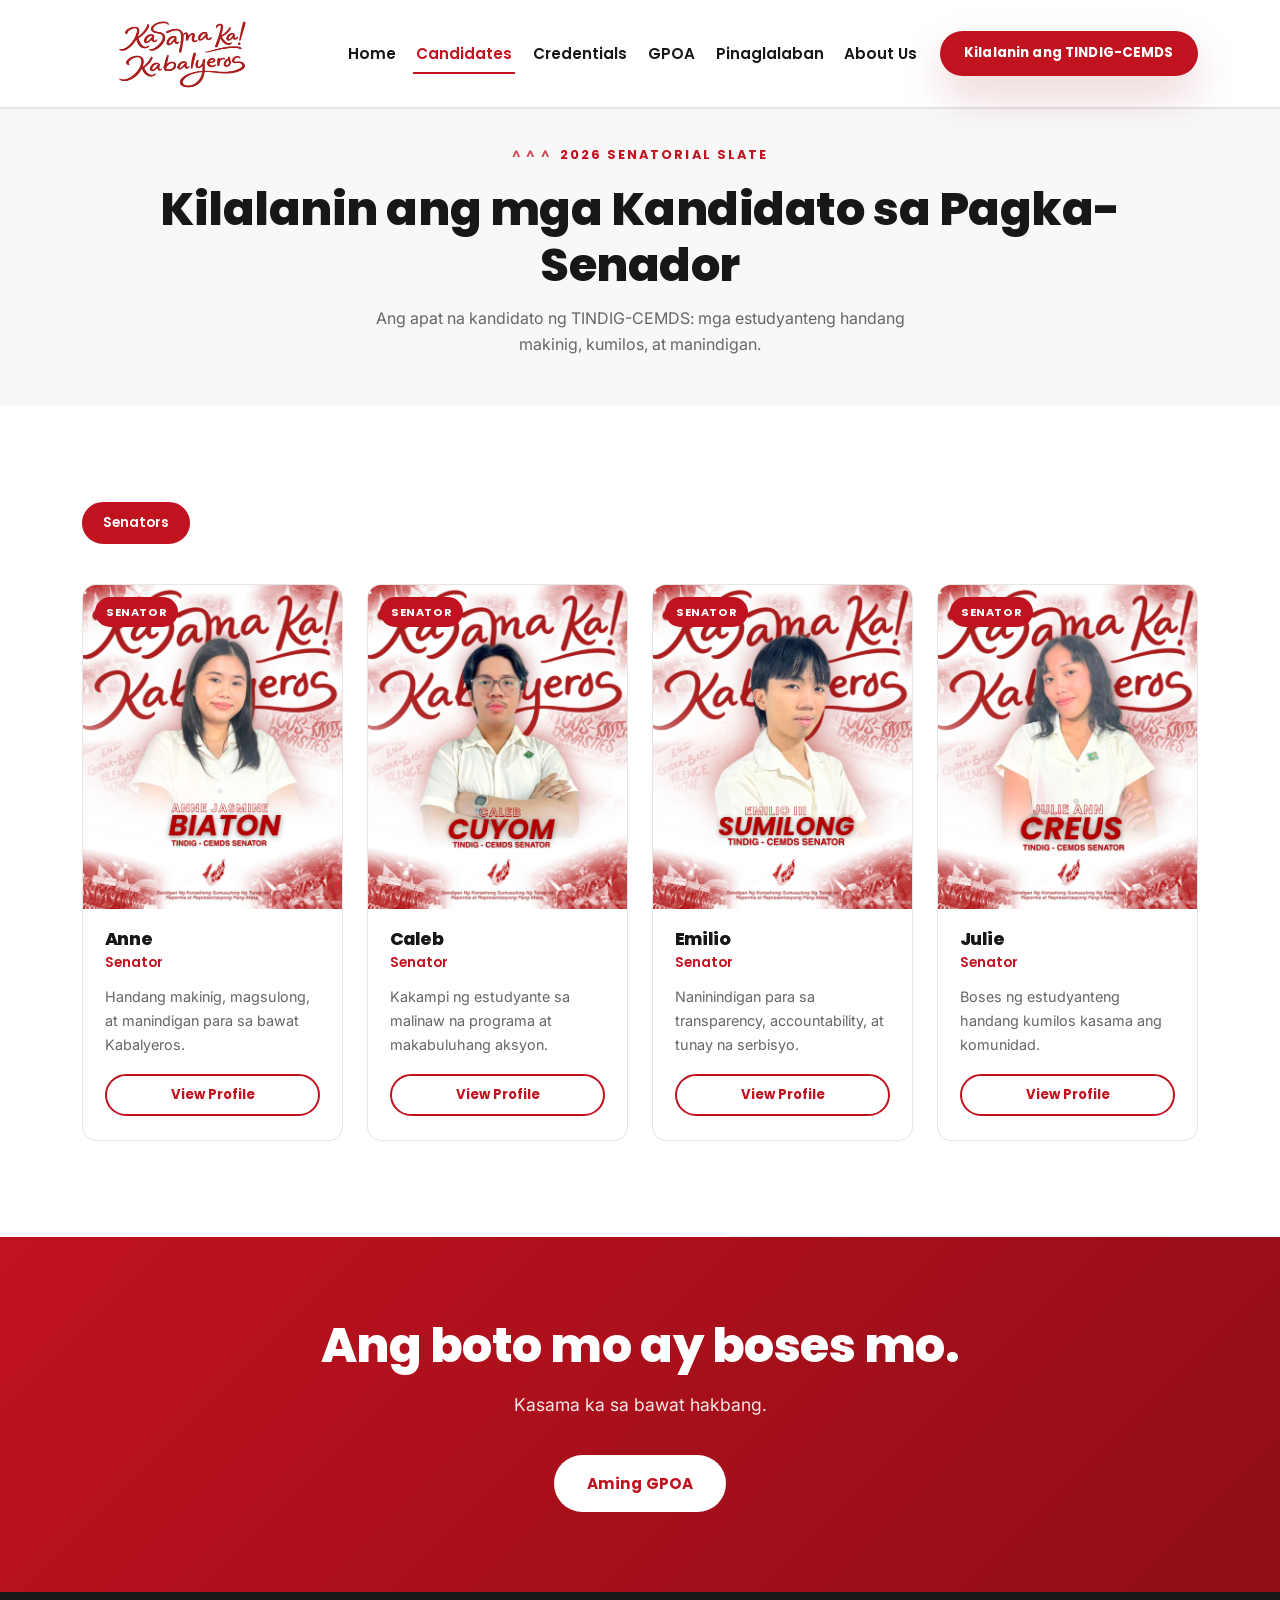
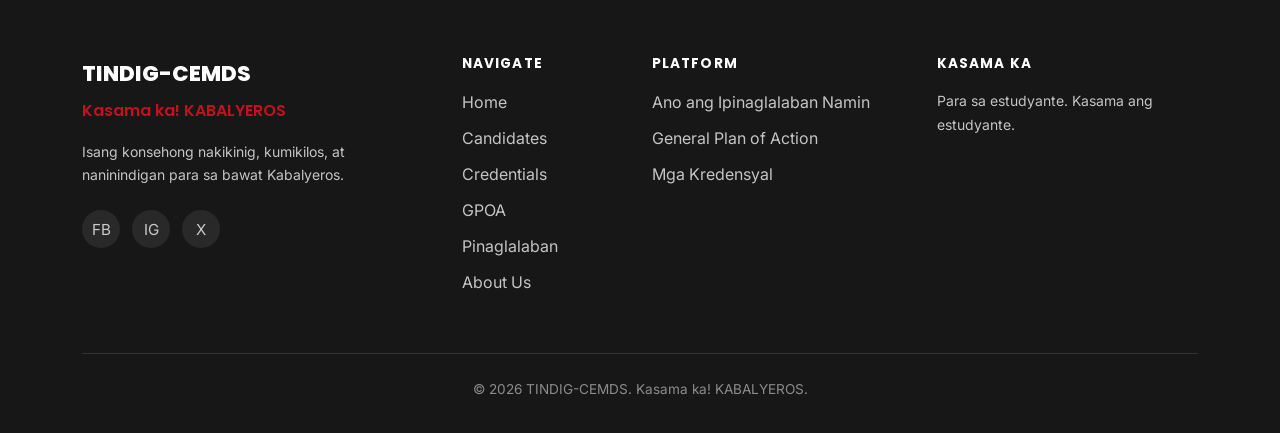
==== candidates.html @ dc01047f "Initial Site" ====
<!DOCTYPE html>
<html lang="tl">
<head>
<meta charset="UTF-8">
<meta name="viewport" content="width=device-width, initial-scale=1.0">
<title>Mga Kandidato &mdash; TINDIG-CEMDS</title>
<meta name="description" content="Kilalanin ang apat na kandidato sa pagka-senador ng TINDIG-CEMDS para sa 2026 Student Council Elections.">

<link rel="preconnect" href="https://fonts.googleapis.com">
<link rel="preconnect" href="https://fonts.gstatic.com" crossorigin>
<link href="https://fonts.googleapis.com/css2?family=Poppins:wght@500;600;700;800&family=Inter:wght@400;500;600&display=swap" rel="stylesheet">

<link href="https://cdn.jsdelivr.net/npm/bootstrap@5.3.3/dist/css/bootstrap.min.css" rel="stylesheet">
<link rel="stylesheet" href="css/style.css">
</head>
<body>

<div id="site-navbar"></div>

<main style="padding-top: 84px;">

    <div class="page-header">
        <div class="container reveal">
            <div class="eyebrow justify-content-center">2026 Senatorial Slate</div>
            <h1>Kilalanin ang mga Kandidato sa Pagka-Senador</h1>
            <p>Ang apat na kandidato ng TINDIG-CEMDS: mga estudyanteng handang makinig, kumilos, at manindigan.</p>
        </div>
    </div>

    <section class="section">
        <div class="container">
            <div id="candidate-filters" class="filter-bar reveal">
                <button type="button" class="filter-btn active" data-filter="all">Senators</button>
            </div>

            <div id="candidates-grid" class="row g-4">
                <!-- Candidate cards are rendered dynamically by js/script.js -->
            </div>
        </div>
    </section>

    <section class="vote-band">
        <div class="container reveal">
            <h2>Ang boto mo ay boses mo.</h2>
            <p>Kasama ka sa bawat hakbang.</p>
            <a href="gpoa.html" class="btn-campaign btn-campaign-white">Aming GPOA</a>
        </div>
    </section>

</main>

<div id="site-footer"></div>

<button id="backToTop" class="back-to-top" aria-label="Back to top">&uarr;</button>

<!-- Candidate Profile Modal -->
<div class="modal fade modal-candidate" id="candidateModal" tabindex="-1" aria-labelledby="candidateModalLabel" aria-hidden="true">
    <div class="modal-dialog modal-dialog-centered modal-lg">
        <div class="modal-content">
            <div class="modal-header">
                <div class="d-flex align-items-center gap-3">
                    <img id="candidateModalPhoto" src="" alt="" class="modal-candidate-photo">
                    <div>
                        <h5 class="modal-title mb-0" id="candidateModalLabel"><span id="candidateModalName"></span></h5>
                        <div id="candidateModalPosition" class="small"></div>
                    </div>
                </div>
                <button type="button" class="btn-close" data-bs-dismiss="modal" aria-label="Close"></button>
            </div>
            <div class="modal-body" id="candidateModalBody"></div>
        </div>
    </div>
</div>

<script src="https://cdn.jsdelivr.net/npm/bootstrap@5.3.3/dist/js/bootstrap.bundle.min.js"></script>
<script src="js/script.js"></script>
</body>
</html>
---- css/style.css ----
/* =========================================================
   TINDIG-CEMDS — Campaign Website Stylesheet
   Kasama ka! KABALYEROS
   ========================================================= */

:root {
    --primary-red: #C1121F;
    --dark-red: #8F0D17;
    --light-red: #FDE8E8;
    --white: #FFFFFF;
    --off-white: #F8F8F8;
    --dark: #171717;
    --gray: #666666;
    --border: #E5E5E5;

    --font-display: 'Poppins', sans-serif;
    --font-body: 'Inter', sans-serif;

    --section-py: 6rem;
    --section-py-sm: 3.5rem;
    --radius: 14px;
    --shadow-soft: 0 10px 30px rgba(23, 23, 23, 0.06);
    --shadow-strong: 0 20px 45px rgba(143, 13, 23, 0.18);
}

/* =========================================================
   Base
   ========================================================= */
* { box-sizing: border-box; }

html { scroll-behavior: smooth; }

body {
    font-family: var(--font-body);
    color: var(--dark);
    background-color: var(--white);
    overflow-x: hidden;
    line-height: 1.65;
}

h1, h2, h3, h4, h5, h6 {
    font-family: var(--font-display);
    font-weight: 800;
    color: var(--dark);
    letter-spacing: -0.01em;
}

a { text-decoration: none; }

img { max-width: 100%; display: block; }

::selection {
    background: var(--primary-red);
    color: var(--white);
}

:focus-visible {
    outline: 3px solid var(--primary-red);
    outline-offset: 3px;
}

@media (prefers-reduced-motion: reduce) {
    *, *::before, *::after {
        animation-duration: 0.001ms !important;
        animation-iteration-count: 1 !important;
        transition-duration: 0.001ms !important;
        scroll-behavior: auto !important;
    }
}

/* =========================================================
   Signature motif: the "chevron rise" — a repeated upward
   chevron mark ( ^ ) that stands in for "TINDIG" (to rise,
   to stand) and doubles as a nod to the Kabalyero (knight)
   sash / heraldic mark used across eyebrows and dividers.
   ========================================================= */

.eyebrow {
    display: inline-flex;
    align-items: center;
    gap: 0.55rem;
    font-family: var(--font-display);
    font-weight: 700;
    font-size: 0.8rem;
    letter-spacing: 0.16em;
    text-transform: uppercase;
    color: var(--primary-red);
    margin-bottom: 1rem;
}

.eyebrow::before {
    content: "^ ^ ^";
    letter-spacing: 0.1em;
    font-size: 0.75rem;
    color: var(--primary-red);
    opacity: 0.75;
}

.chevron-rule {
    width: 64px;
    height: 3px;
    background: var(--primary-red);
    position: relative;
    margin: 0 auto;
    border-radius: 2px;
}

.chevron-rule--left { margin: 0; }

/* =========================================================
   Utility / layout helpers
   ========================================================= */

.section {
    padding: var(--section-py) 0;
}

@media (max-width: 767.98px) {
    .section { padding: var(--section-py-sm) 0; }
}

.section-tint {
    background-color: var(--off-white);
}

.section-heading {
    font-size: clamp(1.9rem, 3.2vw, 2.75rem);
    line-height: 1.15;
    margin-bottom: 0.75rem;
}

.section-lead {
    color: var(--gray);
    font-size: 1.05rem;
    max-width: 640px;
}

.text-primary-red { color: var(--primary-red) !important; }
.bg-light-red { background-color: var(--light-red); }

/* Buttons */
.btn-campaign {
    display: inline-flex;
    align-items: center;
    justify-content: center;
    gap: 0.5rem;
    font-family: var(--font-display);
    font-weight: 700;
    font-size: 0.95rem;
    letter-spacing: 0.01em;
    padding: 0.85rem 1.9rem;
    border-radius: 999px;
    border: 2px solid transparent;
    transition: transform 0.2s ease, box-shadow 0.2s ease, background-color 0.2s ease, color 0.2s ease;
}

.btn-campaign-red {
    background-color: var(--primary-red);
    color: var(--white);
    box-shadow: var(--shadow-strong);
}

.btn-campaign-red:hover {
    background-color: var(--dark-red);
    color: var(--white);
    transform: translateY(-2px);
}

.btn-campaign-outline {
    background-color: transparent;
    color: var(--primary-red);
    border-color: var(--primary-red);
}

.btn-campaign-outline:hover {
    background-color: var(--primary-red);
    color: var(--white);
    transform: translateY(-2px);
}

.btn-campaign-white {
    background-color: var(--white);
    color: var(--primary-red);
}

.btn-campaign-white:hover {
    background-color: var(--dark);
    color: var(--white);
    transform: translateY(-2px);
}

/* =========================================================
   Navbar
   ========================================================= */

.navbar-campaign {
    background-color: rgba(255, 255, 255, 0.96);
    backdrop-filter: blur(8px);
    box-shadow: 0 2px 0 var(--border);
    padding-top: 0.85rem;
    padding-bottom: 0.85rem;
}

.navbar-brand-campaign {
    font-family: var(--font-display);
    font-weight: 800;
    font-size: 1.3rem;
    color: var(--dark) !important;
    letter-spacing: -0.02em;
    display: flex;
    align-items: center;
    gap: 0.6rem;
}

.navbar-brand-campaign .brand-mark {
    width: 34px;
    height: 34px;
    border-radius: 9px;
    background: linear-gradient(135deg, var(--primary-red), var(--dark-red));
    color: var(--white);
    display: flex;
    align-items: center;
    justify-content: center;
    font-family: var(--font-display);
    font-weight: 800;
    font-size: 1rem;
}

.navbar-campaign .nav-link {
    font-family: var(--font-display);
    font-weight: 600;
    font-size: 0.95rem;
    color: var(--dark);
    margin: 0 0.45rem;
    position: relative;
    padding: 0.5rem 0.2rem !important;
}

.navbar-campaign .nav-link::after {
    content: "";
    position: absolute;
    left: 0;
    bottom: 0;
    height: 2px;
    width: 0;
    background: var(--primary-red);
    transition: width 0.25s ease;
}

.navbar-campaign .nav-link:hover::after,
.navbar-campaign .nav-link.active::after {
    width: 100%;
}

.navbar-campaign .nav-link.active {
    color: var(--primary-red);
}

.nav-cta {
    margin-left: 0.75rem;
    padding: 0.6rem 1.4rem;
    font-size: 0.85rem;
}

@media (max-width: 991.98px) {
    .navbar-campaign .nav-link { margin: 0.15rem 0; }
    .nav-cta { margin-left: 0; margin-top: 0.6rem; width: 100%; }
}

/* =========================================================
   Hero
   ========================================================= */

.hero {
    padding: 5.5rem 0 4.5rem;
    position: relative;
    overflow: hidden;
}

.hero::before {
    content: "";
    position: absolute;
    top: -140px;
    right: -140px;
    width: 420px;
    height: 420px;
    background: var(--light-red);
    border-radius: 50%;
    z-index: 0;
}

.hero .container { position: relative; z-index: 1; }

.hero-kicker {
    font-family: var(--font-display);
    font-weight: 700;
    font-size: 0.85rem;
    letter-spacing: 0.18em;
    text-transform: uppercase;
    color: var(--primary-red);
    margin-bottom: 1rem;
}

.hero-title {
    font-size: clamp(2.6rem, 6vw, 4.4rem);
    line-height: 1.03;
    margin-bottom: 0.6rem;
}

.hero-tagline {
    font-family: var(--font-display);
    font-weight: 700;
    font-size: clamp(1.3rem, 2.4vw, 1.85rem);
    color: var(--primary-red);
    margin-bottom: 1.4rem;
}

.hero-sub {
    color: var(--gray);
    font-size: 1.1rem;
    max-width: 520px;
    margin-bottom: 2.2rem;
}

.hero-actions .btn-campaign { margin-right: 0.75rem; margin-bottom: 0.75rem; }

.hero-visual {
    position: relative;
    border-radius: 24px;
    overflow: hidden;
    background: linear-gradient(160deg, var(--primary-red), var(--dark-red));
    min-height: 380px;
    display: flex;
    align-items: flex-end;
    box-shadow: var(--shadow-strong);
}

.hero-visual .hero-visual-mark {
    font-family: var(--font-display);
    color: rgba(255,255,255,0.16);
    font-weight: 800;
    font-size: 9rem;
    position: absolute;
    top: 50%;
    left: 50%;
    transform: translate(-50%, -50%) rotate(-8deg);
    white-space: nowrap;
}

.hero-visual-caption {
    position: relative;
    z-index: 1;
    color: var(--white);
    padding: 1.75rem;
    font-family: var(--font-display);
    font-weight: 700;
}

.hero-visual-caption small {
    display: block;
    font-weight: 500;
    opacity: 0.85;
    font-size: 0.85rem;
    margin-top: 0.25rem;
}

@media (max-width: 991.98px) {
    .hero-visual { min-height: 260px; margin-top: 2.5rem; }
    .hero-visual .hero-visual-mark { font-size: 5rem; }
}

/* Reveal-on-scroll (paired with IntersectionObserver in script.js) */
.reveal {
    opacity: 0;
    transform: translateY(24px);
    transition: opacity 0.6s ease, transform 0.6s ease;
}

.reveal.is-visible {
    opacity: 1;
    transform: translateY(0);
}

/* =========================================================
   Intro / value grid
   ========================================================= */

.value-check-list { list-style: none; padding: 0; margin: 0; }

.value-check-list li {
    display: flex;
    align-items: flex-start;
    gap: 0.85rem;
    padding: 0.75rem 0;
    border-bottom: 1px solid var(--border);
}

.value-check-list li:last-child { border-bottom: none; }

.value-check-icon {
    flex: 0 0 auto;
    width: 30px;
    height: 30px;
    border-radius: 8px;
    background: var(--light-red);
    color: var(--primary-red);
    display: flex;
    align-items: center;
    justify-content: center;
    font-weight: 800;
    font-family: var(--font-display);
}

.highlight-callout {
    border-left: 4px solid var(--primary-red);
    background: var(--light-red);
    padding: 1.5rem 1.75rem;
    border-radius: 0 12px 12px 0;
    font-family: var(--font-display);
    font-weight: 600;
    font-size: 1.1rem;
    color: var(--dark-red);
    margin-top: 1.75rem;
}

/* =========================================================
   Candidate cards
   ========================================================= */

.filter-bar {
    display: flex;
    flex-wrap: wrap;
    gap: 0.6rem;
    margin-bottom: 2.5rem;
}

.filter-btn {
    font-family: var(--font-display);
    font-weight: 600;
    font-size: 0.85rem;
    padding: 0.5rem 1.2rem;
    border-radius: 999px;
    border: 2px solid var(--border);
    background: var(--white);
    color: var(--gray);
    transition: all 0.2s ease;
}

.filter-btn:hover { border-color: var(--primary-red); color: var(--primary-red); }

.filter-btn.active {
    background: var(--primary-red);
    border-color: var(--primary-red);
    color: var(--white);
}

.candidate-card {
    background: var(--white);
    border: 1px solid var(--border);
    border-radius: var(--radius);
    overflow: hidden;
    height: 100%;
    transition: transform 0.25s ease, box-shadow 0.25s ease;
    display: flex;
    flex-direction: column;
}

.candidate-card:hover {
    transform: translateY(-6px);
    box-shadow: var(--shadow-soft);
}

.candidate-photo-wrap {
    position: relative;
    aspect-ratio: 4 / 5;
    background: var(--light-red);
    overflow: hidden;
}

.candidate-photo-wrap img {
    width: 100%;
    height: 100%;
    object-fit: cover;
}

.candidate-position-tag {
    position: absolute;
    top: 12px;
    left: 12px;
    background: var(--primary-red);
    color: var(--white);
    font-family: var(--font-display);
    font-weight: 700;
    font-size: 0.7rem;
    letter-spacing: 0.05em;
    text-transform: uppercase;
    padding: 0.35rem 0.7rem;
    border-radius: 999px;
}

.candidate-body {
    padding: 1.25rem 1.35rem 1.5rem;
    display: flex;
    flex-direction: column;
    flex-grow: 1;
}

.candidate-name {
    font-size: 1.1rem;
    margin-bottom: 0.15rem;
}

.candidate-position {
    color: var(--primary-red);
    font-family: var(--font-display);
    font-weight: 600;
    font-size: 0.85rem;
    margin-bottom: 0.65rem;
}

.candidate-intro {
    color: var(--gray);
    font-size: 0.9rem;
    margin-bottom: 1.1rem;
    flex-grow: 1;
}

.btn-profile {
    font-family: var(--font-display);
    font-weight: 700;
    font-size: 0.82rem;
    color: var(--primary-red);
    border: 2px solid var(--primary-red);
    border-radius: 999px;
    padding: 0.5rem 1rem;
    text-align: center;
    background: transparent;
    transition: all 0.2s ease;
}

.btn-profile:hover { background: var(--primary-red); color: var(--white); }

/* Candidate modal */
.modal-candidate .modal-content {
    border: none;
    border-radius: 18px;
    overflow: hidden;
}

.modal-candidate .modal-header {
    background: linear-gradient(135deg, var(--primary-red), var(--dark-red));
    color: var(--white);
    border: none;
    padding: 1.5rem 1.75rem;
}

.modal-candidate .modal-header .btn-close { filter: invert(1); }

.modal-candidate-photo {
    width: 84px;
    height: 84px;
    border-radius: 14px;
    object-fit: cover;
    border: 3px solid rgba(255,255,255,0.5);
}

.modal-candidate .modal-body { padding: 1.75rem; }

.modal-candidate dt {
    font-family: var(--font-display);
    font-weight: 700;
    font-size: 0.78rem;
    text-transform: uppercase;
    letter-spacing: 0.06em;
    color: var(--primary-red);
    margin-top: 1.1rem;
}

.modal-candidate dt:first-child { margin-top: 0; }

.modal-candidate dd {
    color: var(--dark);
    margin-bottom: 0;
}

/* =========================================================
   Credentials
   ========================================================= */

.stat-card {
    text-align: center;
    padding: 2rem 1rem;
    border-radius: var(--radius);
    background: var(--off-white);
    height: 100%;
}

.stat-number {
    font-family: var(--font-display);
    font-weight: 800;
    font-size: 2.4rem;
    color: var(--primary-red);
    line-height: 1;
}

.stat-label {
    font-size: 0.85rem;
    color: var(--gray);
    margin-top: 0.4rem;
    font-weight: 600;
}

.credential-card {
    border: 1px solid var(--border);
    border-radius: var(--radius);
    padding: 1.75rem;
    height: 100%;
    transition: border-color 0.2s ease, transform 0.2s ease;
}

.credential-card:hover {
    border-color: var(--primary-red);
    transform: translateY(-4px);
}

.credential-icon {
    width: 52px;
    height: 52px;
    border-radius: 12px;
    background: var(--light-red);
    color: var(--primary-red);
    display: flex;
    align-items: center;
    justify-content: center;
    font-size: 1.4rem;
    margin-bottom: 1rem;
}

/* Timeline */
.timeline {
    position: relative;
    padding-left: 2rem;
    border-left: 3px solid var(--light-red);
}

.timeline-item {
    position: relative;
    padding-bottom: 2rem;
}

.timeline-item:last-child { padding-bottom: 0; }

.timeline-item::before {
    content: "";
    position: absolute;
    left: -2.4rem;
    top: 0.2rem;
    width: 14px;
    height: 14px;
    border-radius: 50%;
    background: var(--primary-red);
    border: 3px solid var(--light-red);
}

.timeline-year {
    font-family: var(--font-display);
    font-weight: 700;
    color: var(--primary-red);
    font-size: 0.85rem;
    letter-spacing: 0.04em;
}

/* =========================================================
   GPOA Accordion
   ========================================================= */

.accordion-campaign .accordion-item {
    border: 1px solid var(--border);
    border-radius: 12px !important;
    overflow: hidden;
    margin-bottom: 1rem;
}

.accordion-campaign .accordion-button {
    font-family: var(--font-display);
    font-weight: 700;
    font-size: 1.02rem;
    color: var(--dark);
    background: var(--white);
    padding: 1.25rem 1.5rem;
}

.accordion-campaign .accordion-button:not(.collapsed) {
    color: var(--primary-red);
    background: var(--light-red);
    box-shadow: none;
}

.accordion-campaign .accordion-button:focus { box-shadow: none; }

.accordion-campaign .accordion-button::after {
    filter: none;
}

.accordion-campaign .accordion-body { padding: 1.5rem; }

.gpoa-program {
    padding-bottom: 1.5rem;
    margin-bottom: 1.5rem;
    border-bottom: 1px dashed var(--border);
}

.gpoa-program:last-child { border-bottom: none; margin-bottom: 0; padding-bottom: 0; }

.gpoa-program h5 {
    font-size: 1rem;
    color: var(--dark-red);
    margin-bottom: 0.6rem;
}

.gpoa-field-label {
    font-family: var(--font-display);
    font-weight: 700;
    font-size: 0.75rem;
    text-transform: uppercase;
    letter-spacing: 0.05em;
    color: var(--gray);
    margin-bottom: 0.15rem;
}

.gpoa-field { margin-bottom: 0.85rem; }
.gpoa-field:last-child { margin-bottom: 0; }

/* =========================================================
   Pinaglalaban advocacy cards
   ========================================================= */

.advocacy-card {
    border-radius: var(--radius);
    padding: 2.25rem 2rem;
    height: 100%;
    transition: transform 0.25s ease, box-shadow 0.25s ease;
}

.advocacy-card:hover { transform: translateY(-6px); }

.advocacy-card.card-white {
    background: var(--white);
    border: 1px solid var(--border);
}

.advocacy-card.card-white:hover { box-shadow: var(--shadow-soft); }

.advocacy-card.card-red {
    background: linear-gradient(150deg, var(--primary-red), var(--dark-red));
    color: var(--white);
}

.advocacy-card.card-red:hover { box-shadow: var(--shadow-strong); }

.advocacy-card.card-red .advocacy-title { color: var(--white); }
.advocacy-card.card-red p { color: rgba(255,255,255,0.9); }

.advocacy-number {
    font-family: var(--font-display);
    font-weight: 800;
    font-size: 0.85rem;
    letter-spacing: 0.08em;
    opacity: 0.6;
    margin-bottom: 0.75rem;
}

.advocacy-title {
    font-size: 1.25rem;
    color: var(--dark);
    margin-bottom: 0.6rem;
}

/* =========================================================
   Values
   ========================================================= */

.value-card {
    text-align: center;
    padding: 2rem 1.25rem;
    border-radius: var(--radius);
    border: 1px solid var(--border);
    height: 100%;
    transition: transform 0.2s ease, border-color 0.2s ease;
}

.value-card:hover {
    transform: translateY(-4px);
    border-color: var(--primary-red);
}

.value-card .value-mark {
    width: 56px;
    height: 56px;
    margin: 0 auto 1rem;
    border-radius: 50%;
    background: var(--light-red);
    color: var(--primary-red);
    display: flex;
    align-items: center;
    justify-content: center;
    font-family: var(--font-display);
    font-weight: 800;
    font-size: 1.1rem;
}

.value-card h5 {
    font-size: 1rem;
    letter-spacing: 0.02em;
    margin-bottom: 0.5rem;
}

.value-card p {
    color: var(--gray);
    font-size: 0.9rem;
    margin-bottom: 0;
}

/* =========================================================
   Vote CTA band
   ========================================================= */

.vote-band {
    background: linear-gradient(135deg, var(--primary-red), var(--dark-red));
    color: var(--white);
    text-align: center;
    padding: 5rem 0;
    position: relative;
    overflow: hidden;
}

.vote-band h2 {
    color: var(--white);
    font-size: clamp(2rem, 4vw, 3rem);
    margin-bottom: 1rem;
}

.vote-band p {
    color: rgba(255,255,255,0.9);
    font-size: 1.1rem;
    max-width: 620px;
    margin: 0 auto 0.5rem;
}

.vote-band .btn-campaign { margin-top: 1.75rem; }

/* Campaign statement */
.statement-section {
    text-align: center;
    padding: 5rem 0;
}

.statement-text {
    font-family: var(--font-display);
    font-weight: 700;
    font-size: clamp(1.4rem, 2.6vw, 2.1rem);
    max-width: 780px;
    margin: 0 auto 2.5rem;
    line-height: 1.4;
    color: var(--dark);
}

.statement-brand {
    font-family: var(--font-display);
    font-weight: 800;
    font-size: 1.5rem;
    color: var(--primary-red);
}

.statement-tagline {
    font-weight: 600;
    color: var(--dark-red);
    margin-top: 0.25rem;
}

/* =========================================================
   Footer
   ========================================================= */

.footer-campaign {
    background: var(--dark);
    color: rgba(255,255,255,0.75);
    padding: 4rem 0 2rem;
}

.footer-campaign .footer-brand {
    font-family: var(--font-display);
    font-weight: 800;
    font-size: 1.35rem;
    color: var(--white);
    margin-bottom: 0.4rem;
}

.footer-campaign .footer-tagline {
    color: var(--primary-red);
    font-weight: 600;
    font-family: var(--font-display);
    margin-bottom: 1rem;
}

.footer-campaign h6 {
    color: var(--white);
    font-family: var(--font-display);
    font-weight: 700;
    font-size: 0.85rem;
    text-transform: uppercase;
    letter-spacing: 0.08em;
    margin-bottom: 1.1rem;
}

.footer-campaign ul { list-style: none; padding: 0; margin: 0; }

.footer-campaign ul li { margin-bottom: 0.6rem; }

.footer-campaign a {
    color: rgba(255,255,255,0.75);
    transition: color 0.2s ease;
}

.footer-campaign a:hover { color: var(--white); }

.footer-social {
    display: flex;
    gap: 0.75rem;
}

.footer-social a {
    width: 38px;
    height: 38px;
    border-radius: 50%;
    background: rgba(255,255,255,0.08);
    display: flex;
    align-items: center;
    justify-content: center;
    font-size: 0.95rem;
}

.footer-social a:hover { background: var(--primary-red); }

.footer-bottom {
    border-top: 1px solid rgba(255,255,255,0.12);
    margin-top: 3rem;
    padding-top: 1.5rem;
    text-align: center;
    font-size: 0.85rem;
    color: rgba(255,255,255,0.5);
}

/* =========================================================
   Back to top
   ========================================================= */

.back-to-top {
    position: fixed;
    bottom: 1.75rem;
    right: 1.75rem;
    width: 48px;
    height: 48px;
    border-radius: 50%;
    background: var(--primary-red);
    color: var(--white);
    border: none;
    display: flex;
    align-items: center;
    justify-content: center;
    font-size: 1.1rem;
    box-shadow: var(--shadow-strong);
    opacity: 0;
    visibility: hidden;
    transform: translateY(12px);
    transition: all 0.3s ease;
    z-index: 999;
}

.back-to-top.show {
    opacity: 1;
    visibility: visible;
    transform: translateY(0);
}

.back-to-top:hover { background: var(--dark-red); }

/* =========================================================
   Page header (interior pages)
   ========================================================= */

.page-header {
    background: var(--off-white);
    padding: 3.5rem 0 3rem;
    text-align: center;
}

.page-header h1 { font-size: clamp(2rem, 4vw, 2.9rem); }

.page-header p {
    color: var(--gray);
    max-width: 560px;
    margin: 0.75rem auto 0;
}

/* About page */
.about-photo {
    border-radius: var(--radius);
    overflow: hidden;
    box-shadow: var(--shadow-soft);
}

/* =========================================================
   Responsive tweaks
   ========================================================= */

@media (max-width: 575.98px) {
    .btn-campaign { width: 100%; }
    .hero-actions .btn-campaign { margin-right: 0; }
    .advocacy-card { padding: 1.75rem 1.5rem; }
}
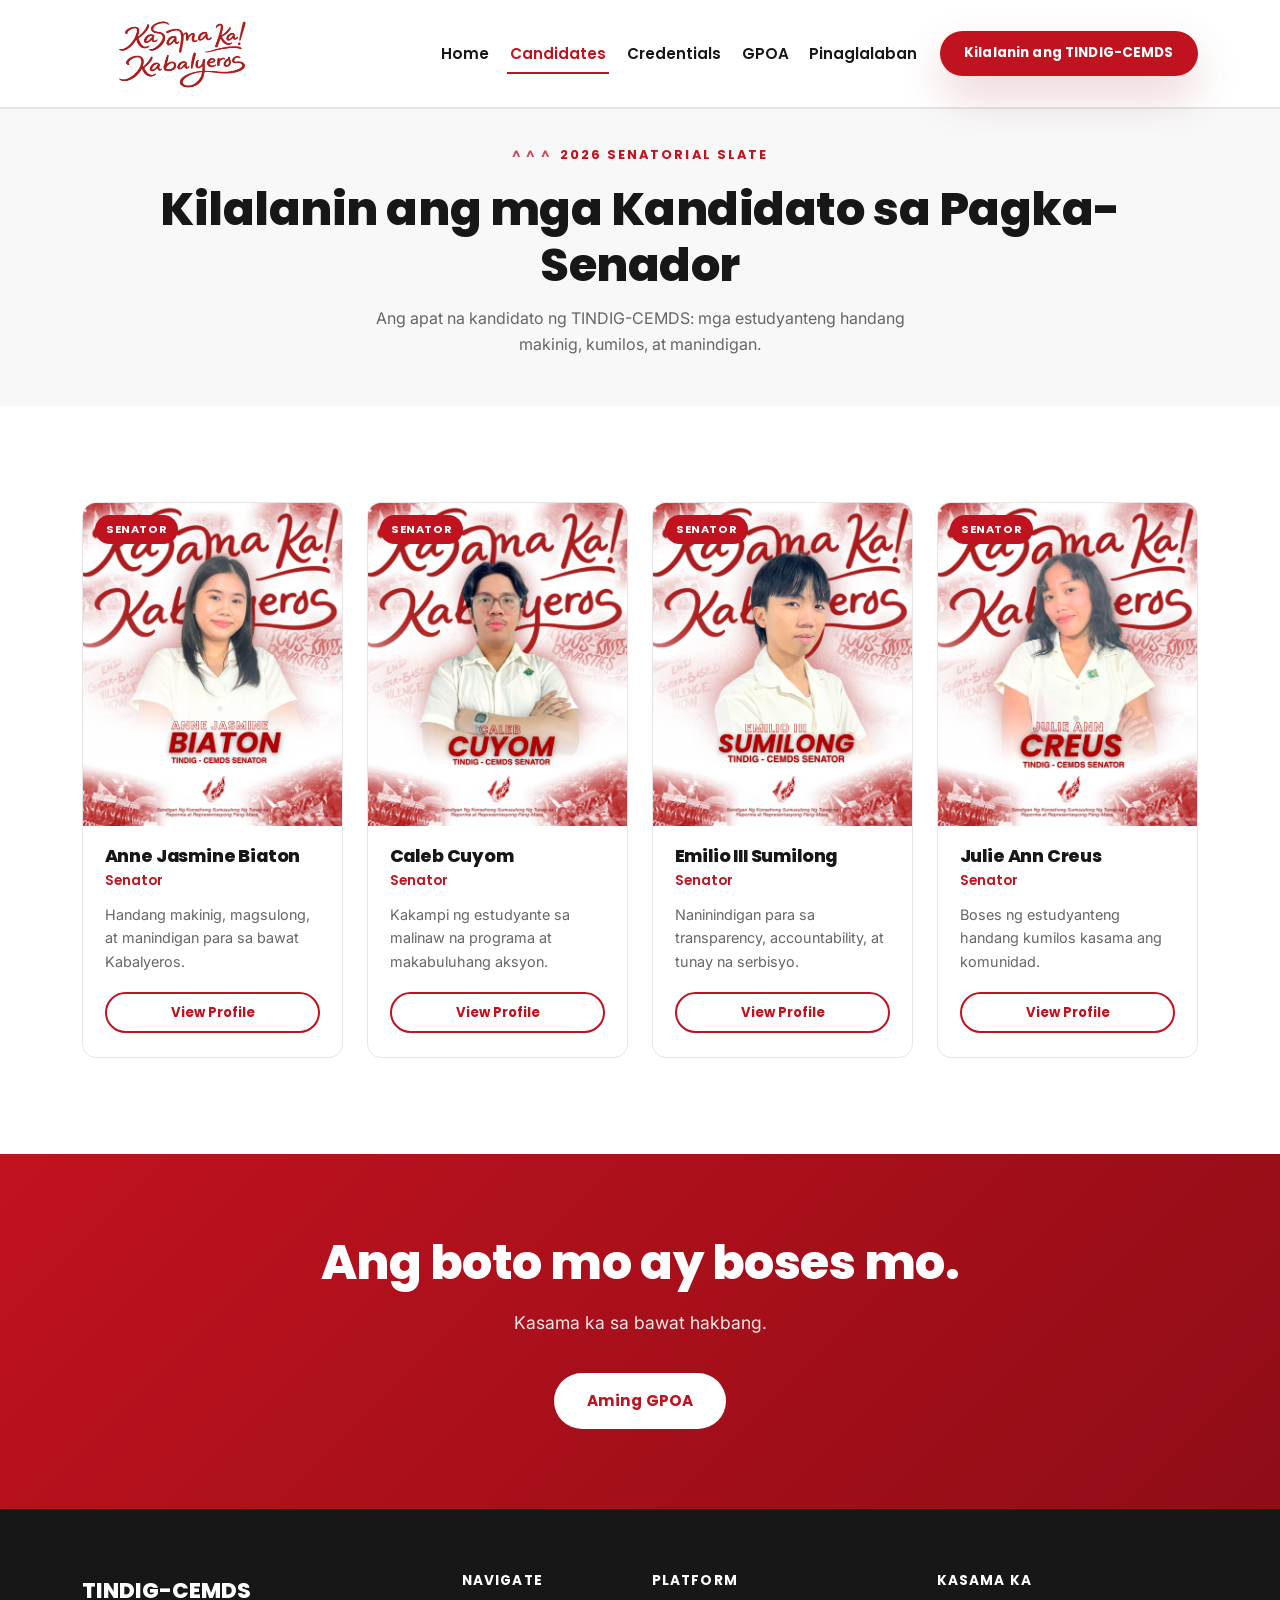
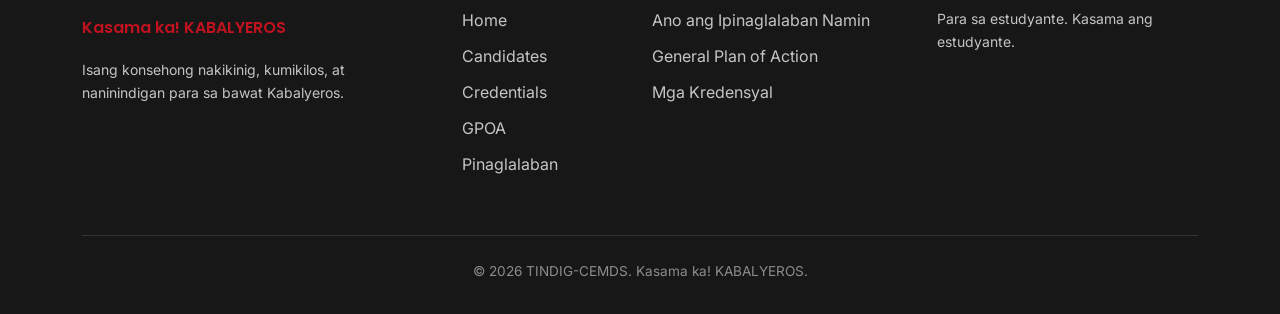
==== commit 9b9d06fc: "another update" ====
--- a/candidates.html
+++ b/candidates.html
@@ -3,7 +3,7 @@
 <head>
 <meta charset="UTF-8">
 <meta name="viewport" content="width=device-width, initial-scale=1.0">
-<title>Mga Kandidato &mdash; TINDIG-CEMDS</title>
+<title>Mga Kandidato - TINDIG-CEMDS</title>
 <meta name="description" content="Kilalanin ang apat na kandidato sa pagka-senador ng TINDIG-CEMDS para sa 2026 Student Council Elections.">
 
 <link rel="preconnect" href="https://fonts.googleapis.com">
@@ -29,10 +29,6 @@
 
     <section class="section">
         <div class="container">
-            <div id="candidate-filters" class="filter-bar reveal">
-                <button type="button" class="filter-btn active" data-filter="all">Senators</button>
-            </div>
-
             <div id="candidates-grid" class="row g-4">
                 <!-- Candidate cards are rendered dynamically by js/script.js -->
             </div>
--- a/css/style.css
+++ b/css/style.css
@@ -96,17 +96,6 @@
     opacity: 0.75;
 }
 
-.chevron-rule {
-    width: 64px;
-    height: 3px;
-    background: var(--primary-red);
-    position: relative;
-    margin: 0 auto;
-    border-radius: 2px;
-}
-
-.chevron-rule--left { margin: 0; }
-
 /* =========================================================
    Utility / layout helpers
    ========================================================= */
@@ -136,7 +125,6 @@
 }
 
 .text-primary-red { color: var(--primary-red) !important; }
-.bg-light-red { background-color: var(--light-red); }
 
 /* Buttons */
 .btn-campaign {
@@ -210,20 +198,6 @@
     display: flex;
     align-items: center;
     gap: 0.6rem;
-}
-
-.navbar-brand-campaign .brand-mark {
-    width: 34px;
-    height: 34px;
-    border-radius: 9px;
-    background: linear-gradient(135deg, var(--primary-red), var(--dark-red));
-    color: var(--white);
-    display: flex;
-    align-items: center;
-    justify-content: center;
-    font-family: var(--font-display);
-    font-weight: 800;
-    font-size: 1rem;
 }
 
 .navbar-campaign .nav-link {
@@ -364,9 +338,20 @@
     margin-top: 0.25rem;
 }
 
+.hero-poster-visual {
+    max-width: 88%;
+    margin-left: auto;
+    margin-right: auto;
+}
+
+.hero-poster-visual img {
+    width: 100%;
+}
+
 @media (max-width: 991.98px) {
     .hero-visual { min-height: 260px; margin-top: 2.5rem; }
     .hero-visual .hero-visual-mark { font-size: 5rem; }
+    .hero-poster-visual { max-width: 82%; }
 }
 
 /* Reveal-on-scroll (paired with IntersectionObserver in script.js) */
@@ -421,6 +406,81 @@
     font-size: 1.1rem;
     color: var(--dark-red);
     margin-top: 1.75rem;
+}
+
+.campaign-action-panel {
+    min-height: 460px;
+    align-items: stretch;
+}
+
+.campaign-action-panel .hero-visual-mark {
+    font-size: 6rem;
+}
+
+.campaign-action-content {
+    position: relative;
+    z-index: 1;
+    color: var(--white);
+    width: 100%;
+    padding: 2.25rem;
+    display: flex;
+    flex-direction: column;
+    justify-content: flex-end;
+}
+
+.campaign-action-kicker {
+    font-family: var(--font-display);
+    font-weight: 700;
+    font-size: 0.78rem;
+    letter-spacing: 0.14em;
+    text-transform: uppercase;
+    color: rgba(255,255,255,0.78);
+    margin-bottom: 0.6rem;
+}
+
+.campaign-action-content h3 {
+    color: var(--white);
+    font-size: clamp(1.6rem, 3vw, 2.35rem);
+    line-height: 1.1;
+    margin-bottom: 1.4rem;
+}
+
+.campaign-action-list {
+    display: grid;
+    gap: 0.75rem;
+    margin-bottom: 1.6rem;
+}
+
+.campaign-action-list div {
+    border-left: 3px solid rgba(255,255,255,0.72);
+    padding-left: 1rem;
+}
+
+.campaign-action-list span {
+    display: block;
+    font-family: var(--font-display);
+    font-weight: 800;
+    font-size: 0.72rem;
+    color: rgba(255,255,255,0.62);
+    margin-bottom: 0.1rem;
+}
+
+.campaign-action-list strong {
+    display: block;
+    font-family: var(--font-display);
+    font-size: 0.98rem;
+    line-height: 1.25;
+}
+
+.campaign-action-list p {
+    color: rgba(255,255,255,0.82);
+    font-size: 0.86rem;
+    line-height: 1.45;
+    margin: 0.2rem 0 0;
+}
+
+.campaign-action-content .btn-campaign {
+    align-self: flex-start;
 }
 
 /* =========================================================
@@ -583,32 +643,22 @@
     margin-bottom: 0;
 }
 
+.modal-credential-list {
+    padding-left: 1.1rem;
+    margin: 0;
+}
+
+.modal-credential-list li {
+    margin-bottom: 0.45rem;
+}
+
+.modal-credential-list li:last-child {
+    margin-bottom: 0;
+}
+
 /* =========================================================
    Credentials
    ========================================================= */
-
-.stat-card {
-    text-align: center;
-    padding: 2rem 1rem;
-    border-radius: var(--radius);
-    background: var(--off-white);
-    height: 100%;
-}
-
-.stat-number {
-    font-family: var(--font-display);
-    font-weight: 800;
-    font-size: 2.4rem;
-    color: var(--primary-red);
-    line-height: 1;
-}
-
-.stat-label {
-    font-size: 0.85rem;
-    color: var(--gray);
-    margin-top: 0.4rem;
-    font-weight: 600;
-}
 
 .credential-card {
     border: 1px solid var(--border);
@@ -636,38 +686,55 @@
     margin-bottom: 1rem;
 }
 
-/* Timeline */
-.timeline {
-    position: relative;
-    padding-left: 2rem;
-    border-left: 3px solid var(--light-red);
-}
-
-.timeline-item {
-    position: relative;
-    padding-bottom: 2rem;
-}
-
-.timeline-item:last-child { padding-bottom: 0; }
-
-.timeline-item::before {
+.credential-gallery-group {
+    margin-top: 3rem;
+}
+
+.text-center + .credential-gallery-group {
+    margin-top: 0;
+}
+
+.credential-gallery-heading {
+    display: flex;
+    align-items: center;
+    gap: 1rem;
+    margin-bottom: 1.25rem;
+}
+
+.credential-gallery-heading h3 {
+    font-size: clamp(1.25rem, 2vw, 1.6rem);
+    margin-bottom: 0;
+}
+
+.credential-gallery-heading::after {
     content: "";
-    position: absolute;
-    left: -2.4rem;
-    top: 0.2rem;
-    width: 14px;
-    height: 14px;
-    border-radius: 50%;
-    background: var(--primary-red);
-    border: 3px solid var(--light-red);
-}
-
-.timeline-year {
-    font-family: var(--font-display);
-    font-weight: 700;
-    color: var(--primary-red);
-    font-size: 0.85rem;
-    letter-spacing: 0.04em;
+    flex: 1 1 auto;
+    height: 2px;
+    background: var(--light-red);
+}
+
+.credential-image-card {
+    margin: 0;
+    border: 1px solid var(--border);
+    border-radius: var(--radius);
+    background: var(--white);
+    overflow: hidden;
+    height: 100%;
+    box-shadow: var(--shadow-soft);
+    transition: transform 0.2s ease, border-color 0.2s ease, box-shadow 0.2s ease;
+}
+
+.credential-image-card:hover {
+    border-color: var(--primary-red);
+    box-shadow: var(--shadow-strong);
+    transform: translateY(-4px);
+}
+
+.credential-image-card img {
+    width: 100%;
+    aspect-ratio: 3375 / 4219;
+    object-fit: contain;
+    background: var(--off-white);
 }
 
 /* =========================================================
@@ -777,51 +844,6 @@
 }
 
 /* =========================================================
-   Values
-   ========================================================= */
-
-.value-card {
-    text-align: center;
-    padding: 2rem 1.25rem;
-    border-radius: var(--radius);
-    border: 1px solid var(--border);
-    height: 100%;
-    transition: transform 0.2s ease, border-color 0.2s ease;
-}
-
-.value-card:hover {
-    transform: translateY(-4px);
-    border-color: var(--primary-red);
-}
-
-.value-card .value-mark {
-    width: 56px;
-    height: 56px;
-    margin: 0 auto 1rem;
-    border-radius: 50%;
-    background: var(--light-red);
-    color: var(--primary-red);
-    display: flex;
-    align-items: center;
-    justify-content: center;
-    font-family: var(--font-display);
-    font-weight: 800;
-    font-size: 1.1rem;
-}
-
-.value-card h5 {
-    font-size: 1rem;
-    letter-spacing: 0.02em;
-    margin-bottom: 0.5rem;
-}
-
-.value-card p {
-    color: var(--gray);
-    font-size: 0.9rem;
-    margin-bottom: 0;
-}
-
-/* =========================================================
    Vote CTA band
    ========================================================= */
 
@@ -923,24 +945,6 @@
 }
 
 .footer-campaign a:hover { color: var(--white); }
-
-.footer-social {
-    display: flex;
-    gap: 0.75rem;
-}
-
-.footer-social a {
-    width: 38px;
-    height: 38px;
-    border-radius: 50%;
-    background: rgba(255,255,255,0.08);
-    display: flex;
-    align-items: center;
-    justify-content: center;
-    font-size: 0.95rem;
-}
-
-.footer-social a:hover { background: var(--primary-red); }
 
 .footer-bottom {
     border-top: 1px solid rgba(255,255,255,0.12);
@@ -1003,13 +1007,6 @@
     margin: 0.75rem auto 0;
 }
 
-/* About page */
-.about-photo {
-    border-radius: var(--radius);
-    overflow: hidden;
-    box-shadow: var(--shadow-soft);
-}
-
 /* =========================================================
    Responsive tweaks
    ========================================================= */
